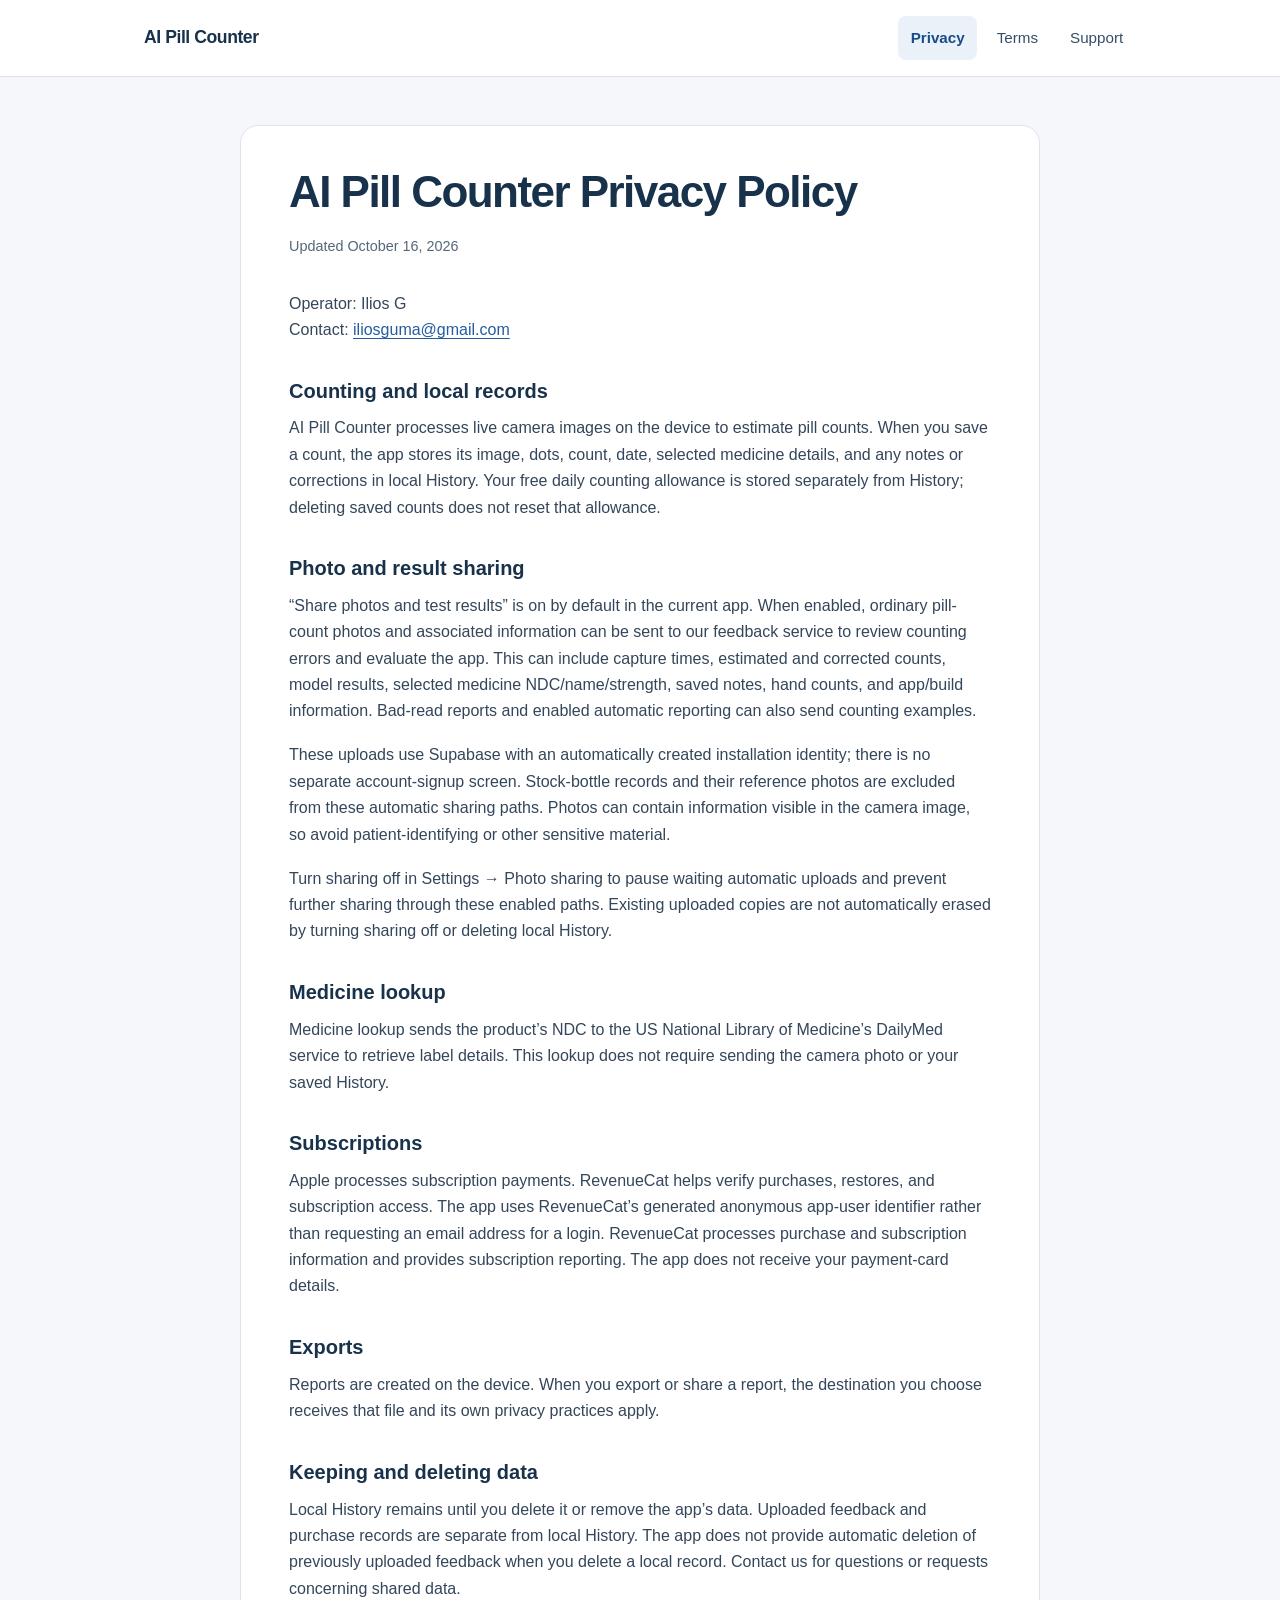
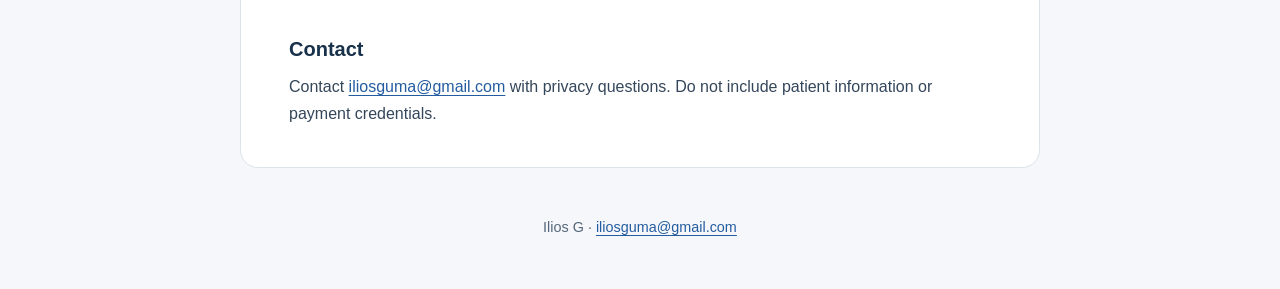
==== privacy.html @ e18ffe0e "Publish approved AI Pill Counter privacy, terms and support pages" ====
<!doctype html>
<html lang="en">
<head>
  <meta charset="utf-8">
  <meta name="viewport" content="width=device-width, initial-scale=1">
  <meta name="description" content="How AI Pill Counter handles counting images, local History, photo sharing and subscription information.">
  <title>Privacy Policy · AI Pill Counter</title>
  <link rel="stylesheet" href="styles.css">
</head>
<body>
  <a class="skip-link" href="#main">Skip to content</a>
  <header class="site-header">
    <div class="header-inner">
      <a class="brand" href="index.html">AI Pill Counter</a>
      <nav aria-label="Main navigation">
        <a href="privacy.html" aria-current="page">Privacy</a>
        <a href="terms.html">Terms</a>
        <a href="support.html">Support</a>
      </nav>
    </div>
  </header>
  <main id="main">
    <article>
      <h1>AI Pill Counter Privacy Policy</h1>
      <p class="updated">Updated <time datetime="2026-10-16">October 16, 2026</time></p>
      <div class="document-body">
        <p>Operator: Ilios G<br>Contact: <a href="mailto:iliosguma@gmail.com">iliosguma@gmail.com</a></p>
        <h2>Counting and local records</h2>
        <p>AI Pill Counter processes live camera images on the device to estimate pill counts. When you save a count, the app stores its image, dots, count, date, selected medicine details, and any notes or corrections in local History. Your free daily counting allowance is stored separately from History; deleting saved counts does not reset that allowance.</p>
        <h2>Photo and result sharing</h2>
        <p>“Share photos and test results” is on by default in the current app. When enabled, ordinary pill-count photos and associated information can be sent to our feedback service to review counting errors and evaluate the app. This can include capture times, estimated and corrected counts, model results, selected medicine NDC/name/strength, saved notes, hand counts, and app/build information. Bad-read reports and enabled automatic reporting can also send counting examples.</p>
        <p>These uploads use Supabase with an automatically created installation identity; there is no separate account-signup screen. Stock-bottle records and their reference photos are excluded from these automatic sharing paths. Photos can contain information visible in the camera image, so avoid patient-identifying or other sensitive material.</p>
        <p>Turn sharing off in Settings → Photo sharing to pause waiting automatic uploads and prevent further sharing through these enabled paths. Existing uploaded copies are not automatically erased by turning sharing off or deleting local History.</p>
        <h2>Medicine lookup</h2>
        <p>Medicine lookup sends the product’s NDC to the US National Library of Medicine’s DailyMed service to retrieve label details. This lookup does not require sending the camera photo or your saved History.</p>
        <h2>Subscriptions</h2>
        <p>Apple processes subscription payments. RevenueCat helps verify purchases, restores, and subscription access. The app uses RevenueCat’s generated anonymous app-user identifier rather than requesting an email address for a login. RevenueCat processes purchase and subscription information and provides subscription reporting. The app does not receive your payment-card details.</p>
        <h2>Exports</h2>
        <p>Reports are created on the device. When you export or share a report, the destination you choose receives that file and its own privacy practices apply.</p>
        <h2>Keeping and deleting data</h2>
        <p>Local History remains until you delete it or remove the app’s data. Uploaded feedback and purchase records are separate from local History. The app does not provide automatic deletion of previously uploaded feedback when you delete a local record. Contact us for questions or requests concerning shared data.</p>
        <h2>Contact</h2>
        <p>Contact <a href="mailto:iliosguma@gmail.com">iliosguma@gmail.com</a> with privacy questions. Do not include patient information or payment credentials.</p>
      </div>
    </article>
  </main>
  <footer class="site-footer">
    <p>Ilios G · <a href="mailto:iliosguma@gmail.com">iliosguma@gmail.com</a></p>
  </footer>
</body>
</html>
---- styles.css ----
:root {
  color-scheme: light;
  font-family: -apple-system, BlinkMacSystemFont, "Segoe UI", sans-serif;
  color: #18324b;
  background: #f5f7fa;
  font-synthesis: none;
  text-rendering: optimizeLegibility;
  -webkit-text-size-adjust: 100%;
}

* { box-sizing: border-box; }
body { margin: 0; line-height: 1.65; }
a { color: #245ca0; text-underline-offset: 0.18em; overflow-wrap: anywhere; }
a:hover { text-decoration-thickness: 2px; }
a:focus-visible { outline: 3px solid #245ca0; outline-offset: 4px; border-radius: 3px; }
.skip-link { position: absolute; top: -5rem; left: 1rem; z-index: 10; padding: 0.65rem 1rem; background: white; }
.skip-link:focus { top: 0.5rem; }
.site-header { background: white; border-bottom: 1px solid #dce3ec; }
.header-inner { max-width: 66rem; margin: 0 auto; padding: 1rem 2rem; display: flex; align-items: center; justify-content: space-between; gap: 1rem; flex-wrap: wrap; }
.brand { color: #18324b; font-size: 1.1rem; font-weight: 750; letter-spacing: -0.025em; text-decoration: none; }
nav { display: flex; flex-wrap: wrap; gap: 0.4rem; }
nav a { display: inline-flex; align-items: center; justify-content: center; min-height: 44px; padding: 0.35rem 0.8rem; color: #344f69; font-size: 0.95rem; text-decoration: none; border-radius: 8px; }
nav a:hover, nav a[aria-current="page"] { background: #eaf1f9; color: #174c8a; }
nav a[aria-current="page"] { font-weight: 650; }
main { max-width: 54rem; margin: 3rem auto; padding: 0 2rem; }
article { padding: 2.5rem 3rem; background: white; border: 1px solid #dce3ec; border-radius: 18px; }
h1, h2 { line-height: 1.2; color: #18324b; text-wrap: balance; }
h1 { margin: 0; font-size: clamp(1.9rem, 5vw, 2.75rem); font-weight: 750; letter-spacing: -0.035em; }
h2 { font-size: 1.25rem; font-weight: 700; margin: 2.2rem 0 0.8rem; }
p { margin: 0 0 1.1rem; }
.updated { color: #56677a; font-size: 0.9rem; margin: 1rem 0 2rem; }
.document-body { color: #34465a; font-size: 1rem; }
.document-body p:last-child { margin-bottom: 0; }
.site-footer { max-width: 54rem; margin: 0 auto; padding: 0 2rem 2rem; color: #56677a; text-align: center; font-size: 0.9rem; }
.home { max-width: 48rem; margin-top: 4rem; margin-bottom: 4rem; }
.home h1 { font-size: clamp(2.5rem, 7vw, 3.8rem); }
.eyebrow { color: #56677a; font-size: 0.9rem; font-weight: 650; margin-bottom: 1rem; }
.page-links { display: grid; gap: 0.85rem; margin-top: 2.5rem; }
.page-link { display: flex; align-items: center; justify-content: space-between; gap: 1.5rem; padding: 1.25rem 1.5rem; background: white; border: 1px solid #dce3ec; border-radius: 12px; text-decoration: none; font-weight: 650; }
.page-link:hover { border-color: #245ca0; background: #fafdff; }

@media (max-width: 600px) {
  .header-inner { padding: 0.8rem 1rem; gap: 0.35rem; }
  .brand { flex-basis: 100%; }
  nav { margin-left: -0.8rem; }
  main { margin: 1.25rem auto; padding: 0 0.8rem; }
  article { padding: 1.6rem 1.2rem; border-radius: 12px; }
  .home { margin-top: 2.5rem; margin-bottom: 2.5rem; padding: 0 1.25rem; }
  .site-footer { padding: 0 1.25rem 1.5rem; }
}

@media print {
  :root, body { background: white; color: black; }
  .site-header, .skip-link, .site-footer { display: none; }
  main { max-width: none; margin: 0; padding: 0; }
  article { padding: 0; border: 0; border-radius: 0; }
  h2 { break-after: avoid; }
}
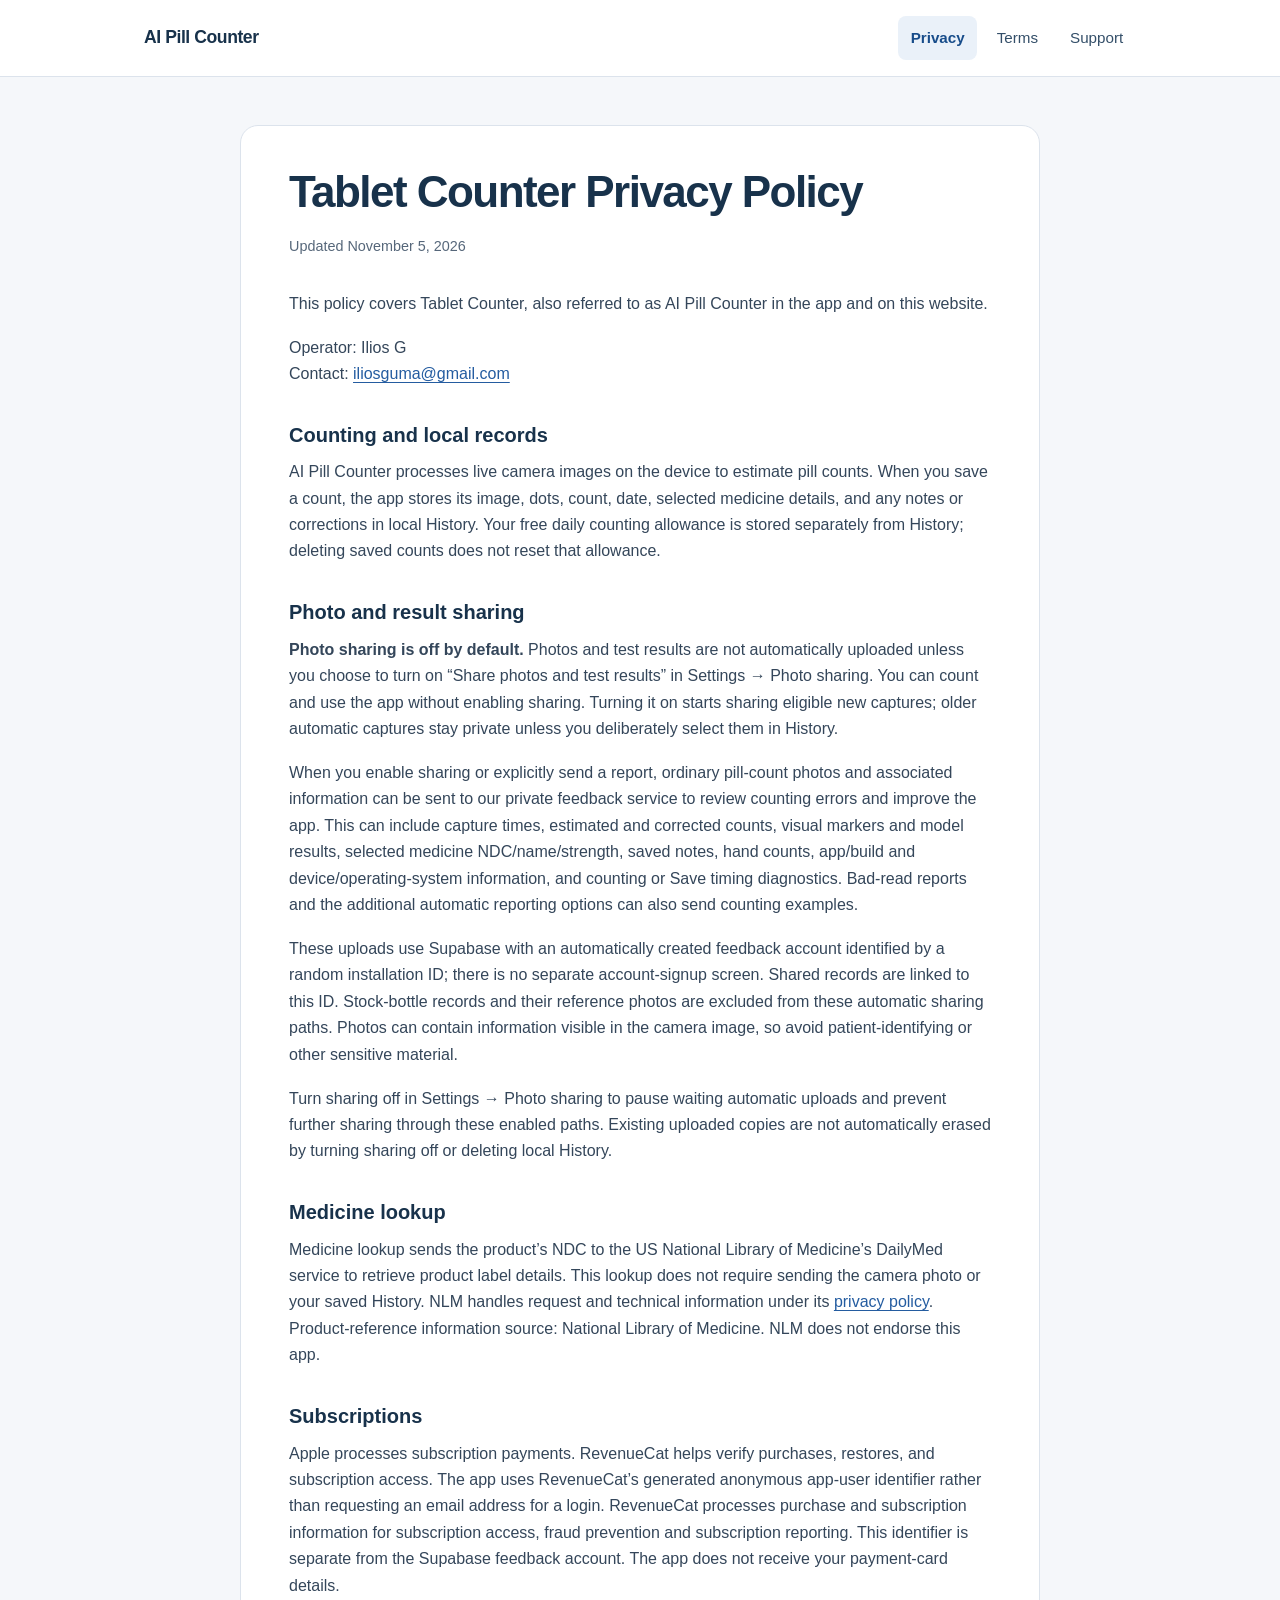
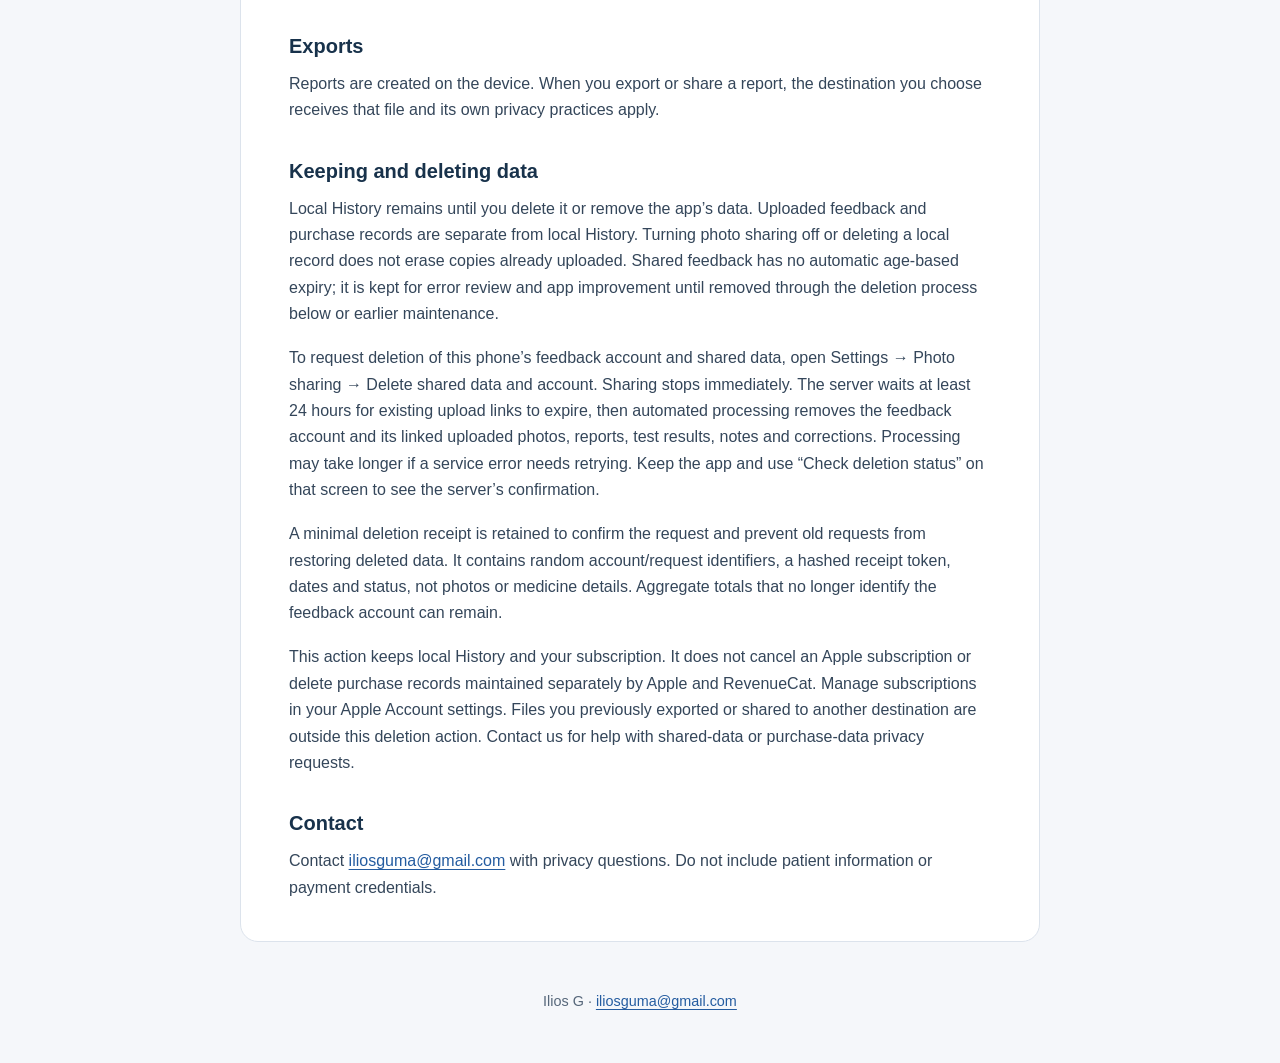
==== commit 914c4710: "Update privacy policy for build 72 opt-in sharing and account deletion" ====
--- a/privacy.html
+++ b/privacy.html
@@ -3,8 +3,8 @@
 <head>
   <meta charset="utf-8">
   <meta name="viewport" content="width=device-width, initial-scale=1">
-  <meta name="description" content="How AI Pill Counter handles counting images, local History, photo sharing and subscription information.">
-  <title>Privacy Policy · AI Pill Counter</title>
+  <meta name="description" content="How Tablet Counter handles counting images, local History, optional photo sharing, account deletion and subscription information.">
+  <title>Privacy Policy · Tablet Counter</title>
   <link rel="stylesheet" href="styles.css">
 </head>
 <body>
@@ -21,24 +21,29 @@
   </header>
   <main id="main">
     <article>
-      <h1>AI Pill Counter Privacy Policy</h1>
-      <p class="updated">Updated <time datetime="2026-10-16">October 16, 2026</time></p>
+      <h1>Tablet Counter Privacy Policy</h1>
+      <p class="updated">Updated <time datetime="2026-11-05">November 5, 2026</time></p>
       <div class="document-body">
+        <p>This policy covers Tablet Counter, also referred to as AI Pill Counter in the app and on this website.</p>
         <p>Operator: Ilios G<br>Contact: <a href="mailto:iliosguma@gmail.com">iliosguma@gmail.com</a></p>
         <h2>Counting and local records</h2>
         <p>AI Pill Counter processes live camera images on the device to estimate pill counts. When you save a count, the app stores its image, dots, count, date, selected medicine details, and any notes or corrections in local History. Your free daily counting allowance is stored separately from History; deleting saved counts does not reset that allowance.</p>
         <h2>Photo and result sharing</h2>
-        <p>“Share photos and test results” is on by default in the current app. When enabled, ordinary pill-count photos and associated information can be sent to our feedback service to review counting errors and evaluate the app. This can include capture times, estimated and corrected counts, model results, selected medicine NDC/name/strength, saved notes, hand counts, and app/build information. Bad-read reports and enabled automatic reporting can also send counting examples.</p>
-        <p>These uploads use Supabase with an automatically created installation identity; there is no separate account-signup screen. Stock-bottle records and their reference photos are excluded from these automatic sharing paths. Photos can contain information visible in the camera image, so avoid patient-identifying or other sensitive material.</p>
+        <p><strong>Photo sharing is off by default.</strong> Photos and test results are not automatically uploaded unless you choose to turn on “Share photos and test results” in Settings → Photo sharing. You can count and use the app without enabling sharing. Turning it on starts sharing eligible new captures; older automatic captures stay private unless you deliberately select them in History.</p>
+        <p>When you enable sharing or explicitly send a report, ordinary pill-count photos and associated information can be sent to our private feedback service to review counting errors and improve the app. This can include capture times, estimated and corrected counts, visual markers and model results, selected medicine NDC/name/strength, saved notes, hand counts, app/build and device/operating-system information, and counting or Save timing diagnostics. Bad-read reports and the additional automatic reporting options can also send counting examples.</p>
+        <p>These uploads use Supabase with an automatically created feedback account identified by a random installation ID; there is no separate account-signup screen. Shared records are linked to this ID. Stock-bottle records and their reference photos are excluded from these automatic sharing paths. Photos can contain information visible in the camera image, so avoid patient-identifying or other sensitive material.</p>
         <p>Turn sharing off in Settings → Photo sharing to pause waiting automatic uploads and prevent further sharing through these enabled paths. Existing uploaded copies are not automatically erased by turning sharing off or deleting local History.</p>
         <h2>Medicine lookup</h2>
-        <p>Medicine lookup sends the product’s NDC to the US National Library of Medicine’s DailyMed service to retrieve label details. This lookup does not require sending the camera photo or your saved History.</p>
+        <p>Medicine lookup sends the product’s NDC to the US National Library of Medicine’s DailyMed service to retrieve product label details. This lookup does not require sending the camera photo or your saved History. NLM handles request and technical information under its <a href="https://www.nlm.nih.gov/web_policies.html">privacy policy</a>. Product-reference information source: National Library of Medicine. NLM does not endorse this app.</p>
         <h2>Subscriptions</h2>
-        <p>Apple processes subscription payments. RevenueCat helps verify purchases, restores, and subscription access. The app uses RevenueCat’s generated anonymous app-user identifier rather than requesting an email address for a login. RevenueCat processes purchase and subscription information and provides subscription reporting. The app does not receive your payment-card details.</p>
+        <p>Apple processes subscription payments. RevenueCat helps verify purchases, restores, and subscription access. The app uses RevenueCat’s generated anonymous app-user identifier rather than requesting an email address for a login. RevenueCat processes purchase and subscription information for subscription access, fraud prevention and subscription reporting. This identifier is separate from the Supabase feedback account. The app does not receive your payment-card details.</p>
         <h2>Exports</h2>
         <p>Reports are created on the device. When you export or share a report, the destination you choose receives that file and its own privacy practices apply.</p>
         <h2>Keeping and deleting data</h2>
-        <p>Local History remains until you delete it or remove the app’s data. Uploaded feedback and purchase records are separate from local History. The app does not provide automatic deletion of previously uploaded feedback when you delete a local record. Contact us for questions or requests concerning shared data.</p>
+        <p>Local History remains until you delete it or remove the app’s data. Uploaded feedback and purchase records are separate from local History. Turning photo sharing off or deleting a local record does not erase copies already uploaded. Shared feedback has no automatic age-based expiry; it is kept for error review and app improvement until removed through the deletion process below or earlier maintenance.</p>
+        <p>To request deletion of this phone’s feedback account and shared data, open Settings → Photo sharing → Delete shared data and account. Sharing stops immediately. The server waits at least 24 hours for existing upload links to expire, then automated processing removes the feedback account and its linked uploaded photos, reports, test results, notes and corrections. Processing may take longer if a service error needs retrying. Keep the app and use “Check deletion status” on that screen to see the server’s confirmation.</p>
+        <p>A minimal deletion receipt is retained to confirm the request and prevent old requests from restoring deleted data. It contains random account/request identifiers, a hashed receipt token, dates and status, not photos or medicine details. Aggregate totals that no longer identify the feedback account can remain.</p>
+        <p>This action keeps local History and your subscription. It does not cancel an Apple subscription or delete purchase records maintained separately by Apple and RevenueCat. Manage subscriptions in your Apple Account settings. Files you previously exported or shared to another destination are outside this deletion action. Contact us for help with shared-data or purchase-data privacy requests.</p>
         <h2>Contact</h2>
         <p>Contact <a href="mailto:iliosguma@gmail.com">iliosguma@gmail.com</a> with privacy questions. Do not include patient information or payment credentials.</p>
       </div>
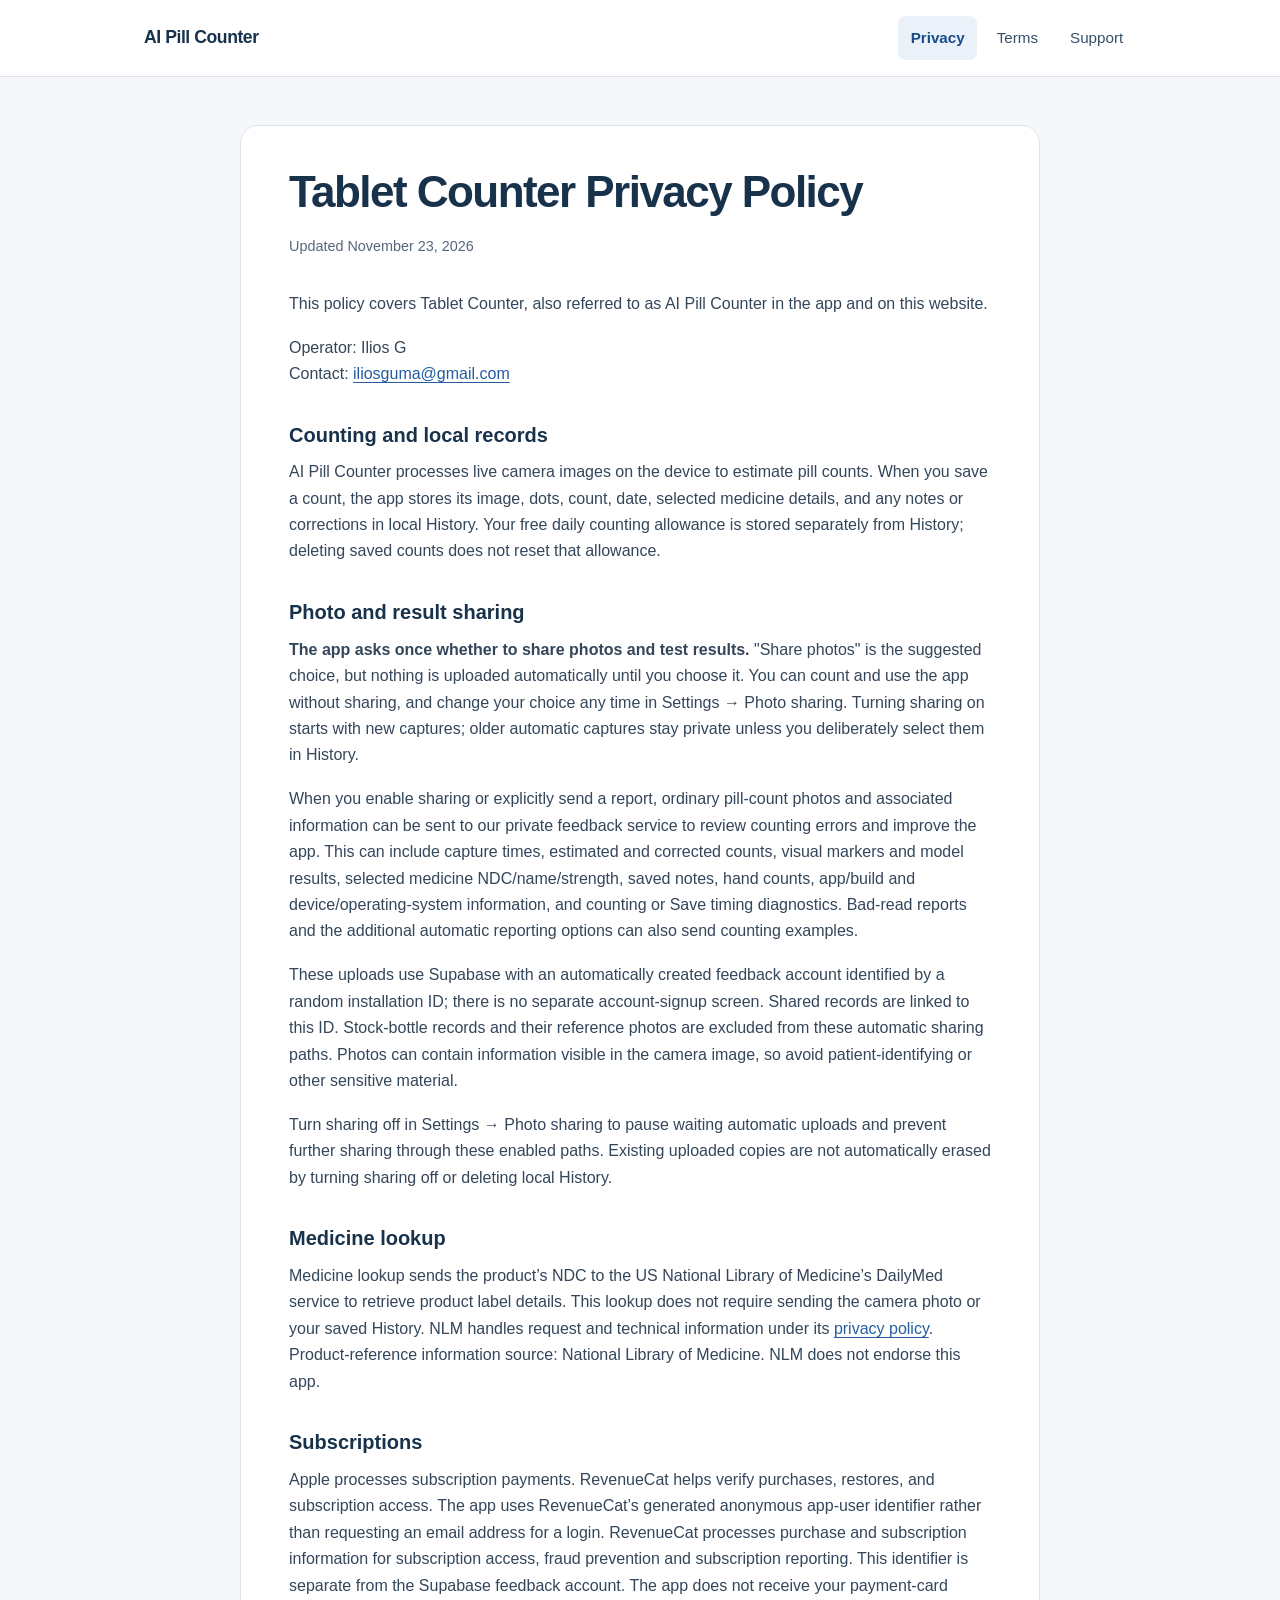
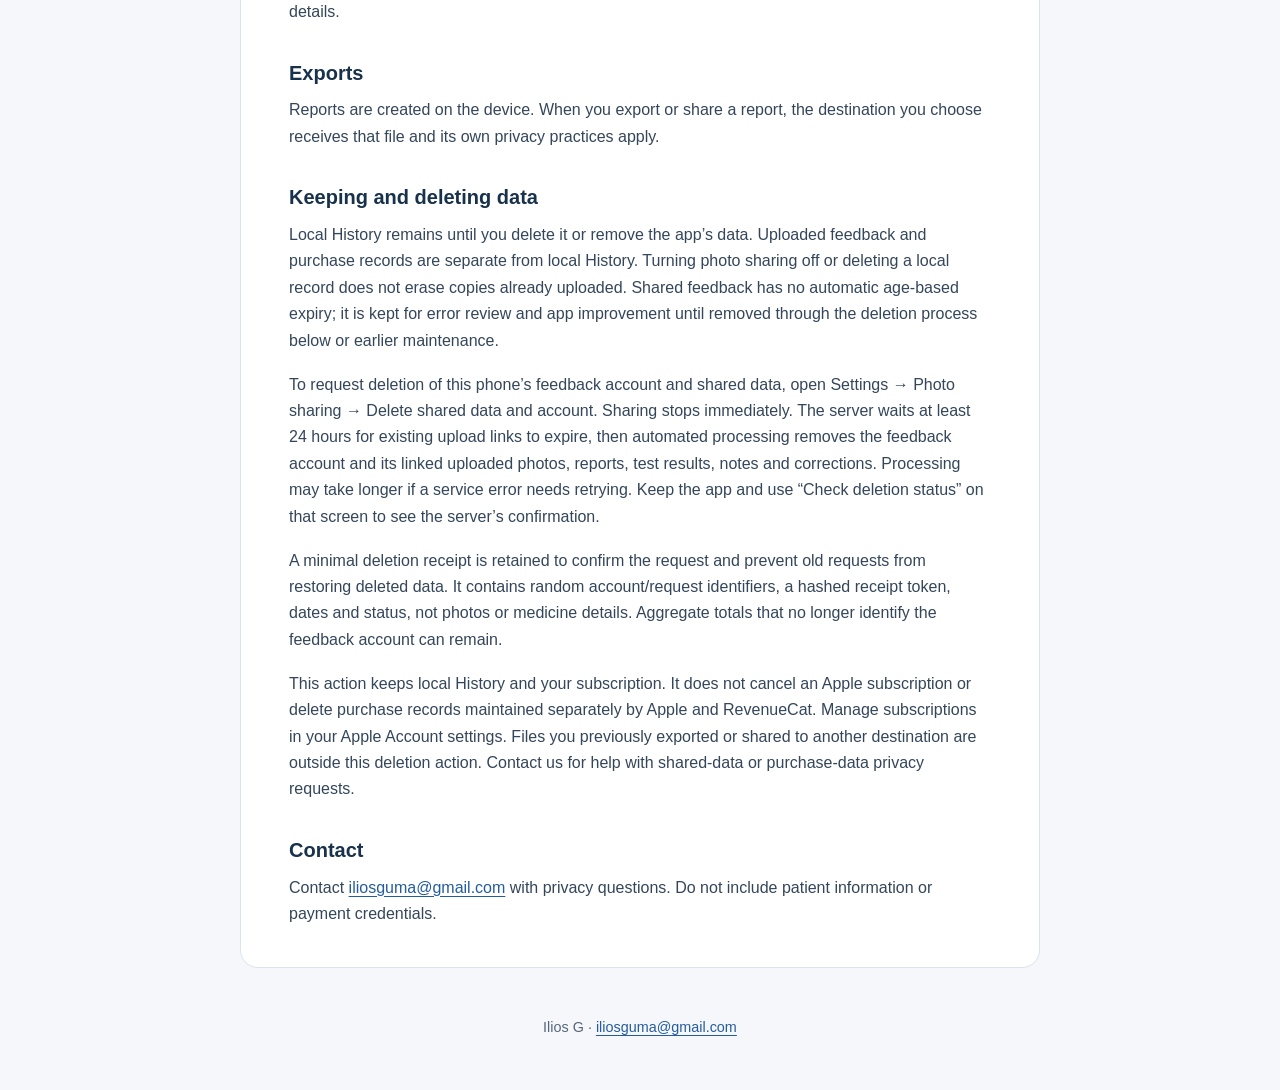
==== commit 6e759c4b: "Publish approved photo-sharing and subscription wording" ====
--- a/privacy.html
+++ b/privacy.html
@@ -22,14 +22,14 @@
   <main id="main">
     <article>
       <h1>Tablet Counter Privacy Policy</h1>
-      <p class="updated">Updated <time datetime="2026-11-05">November 5, 2026</time></p>
+      <p class="updated">Updated <time datetime="2026-11-23">November 23, 2026</time></p>
       <div class="document-body">
         <p>This policy covers Tablet Counter, also referred to as AI Pill Counter in the app and on this website.</p>
         <p>Operator: Ilios G<br>Contact: <a href="mailto:iliosguma@gmail.com">iliosguma@gmail.com</a></p>
         <h2>Counting and local records</h2>
         <p>AI Pill Counter processes live camera images on the device to estimate pill counts. When you save a count, the app stores its image, dots, count, date, selected medicine details, and any notes or corrections in local History. Your free daily counting allowance is stored separately from History; deleting saved counts does not reset that allowance.</p>
         <h2>Photo and result sharing</h2>
-        <p><strong>Photo sharing is off by default.</strong> Photos and test results are not automatically uploaded unless you choose to turn on “Share photos and test results” in Settings → Photo sharing. You can count and use the app without enabling sharing. Turning it on starts sharing eligible new captures; older automatic captures stay private unless you deliberately select them in History.</p>
+        <p><strong>The app asks once whether to share photos and test results.</strong> "Share photos" is the suggested choice, but nothing is uploaded automatically until you choose it. You can count and use the app without sharing, and change your choice any time in Settings → Photo sharing. Turning sharing on starts with new captures; older automatic captures stay private unless you deliberately select them in History.</p>
         <p>When you enable sharing or explicitly send a report, ordinary pill-count photos and associated information can be sent to our private feedback service to review counting errors and improve the app. This can include capture times, estimated and corrected counts, visual markers and model results, selected medicine NDC/name/strength, saved notes, hand counts, app/build and device/operating-system information, and counting or Save timing diagnostics. Bad-read reports and the additional automatic reporting options can also send counting examples.</p>
         <p>These uploads use Supabase with an automatically created feedback account identified by a random installation ID; there is no separate account-signup screen. Shared records are linked to this ID. Stock-bottle records and their reference photos are excluded from these automatic sharing paths. Photos can contain information visible in the camera image, so avoid patient-identifying or other sensitive material.</p>
         <p>Turn sharing off in Settings → Photo sharing to pause waiting automatic uploads and prevent further sharing through these enabled paths. Existing uploaded copies are not automatically erased by turning sharing off or deleting local History.</p>
